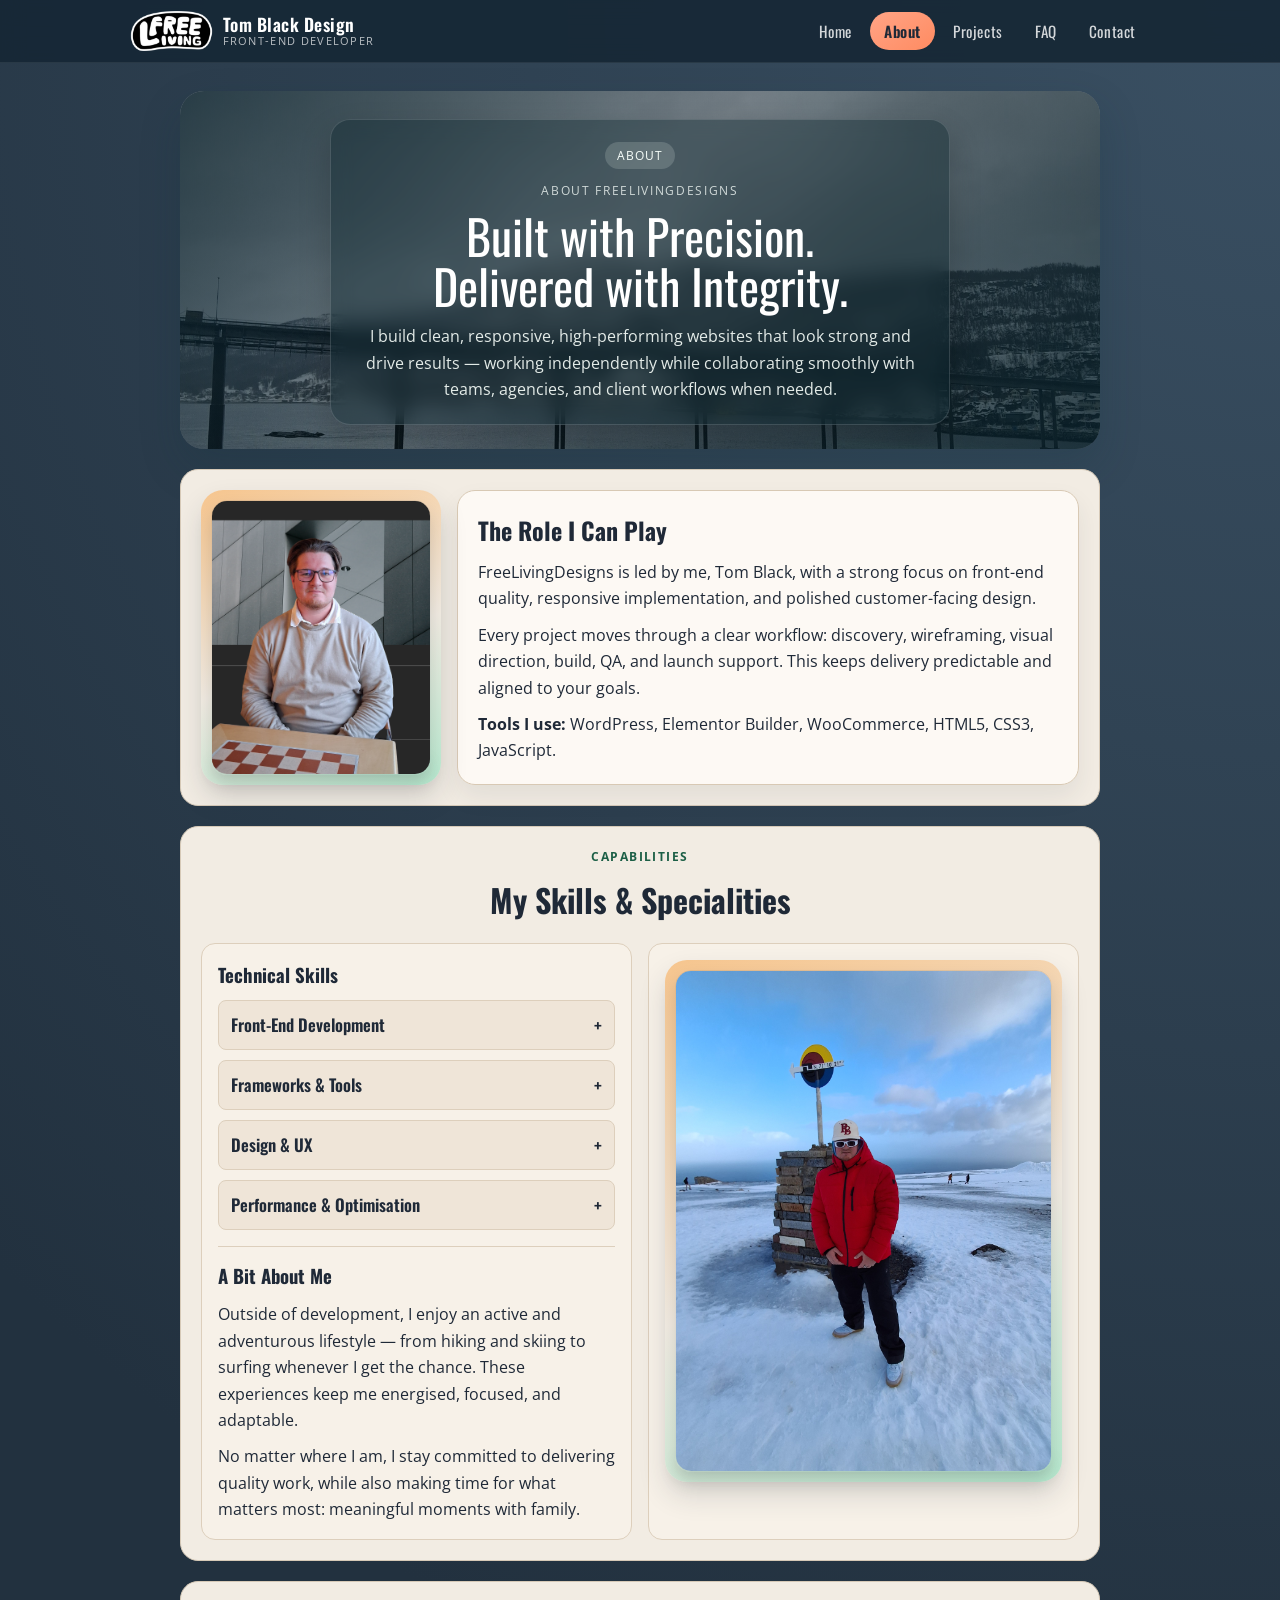
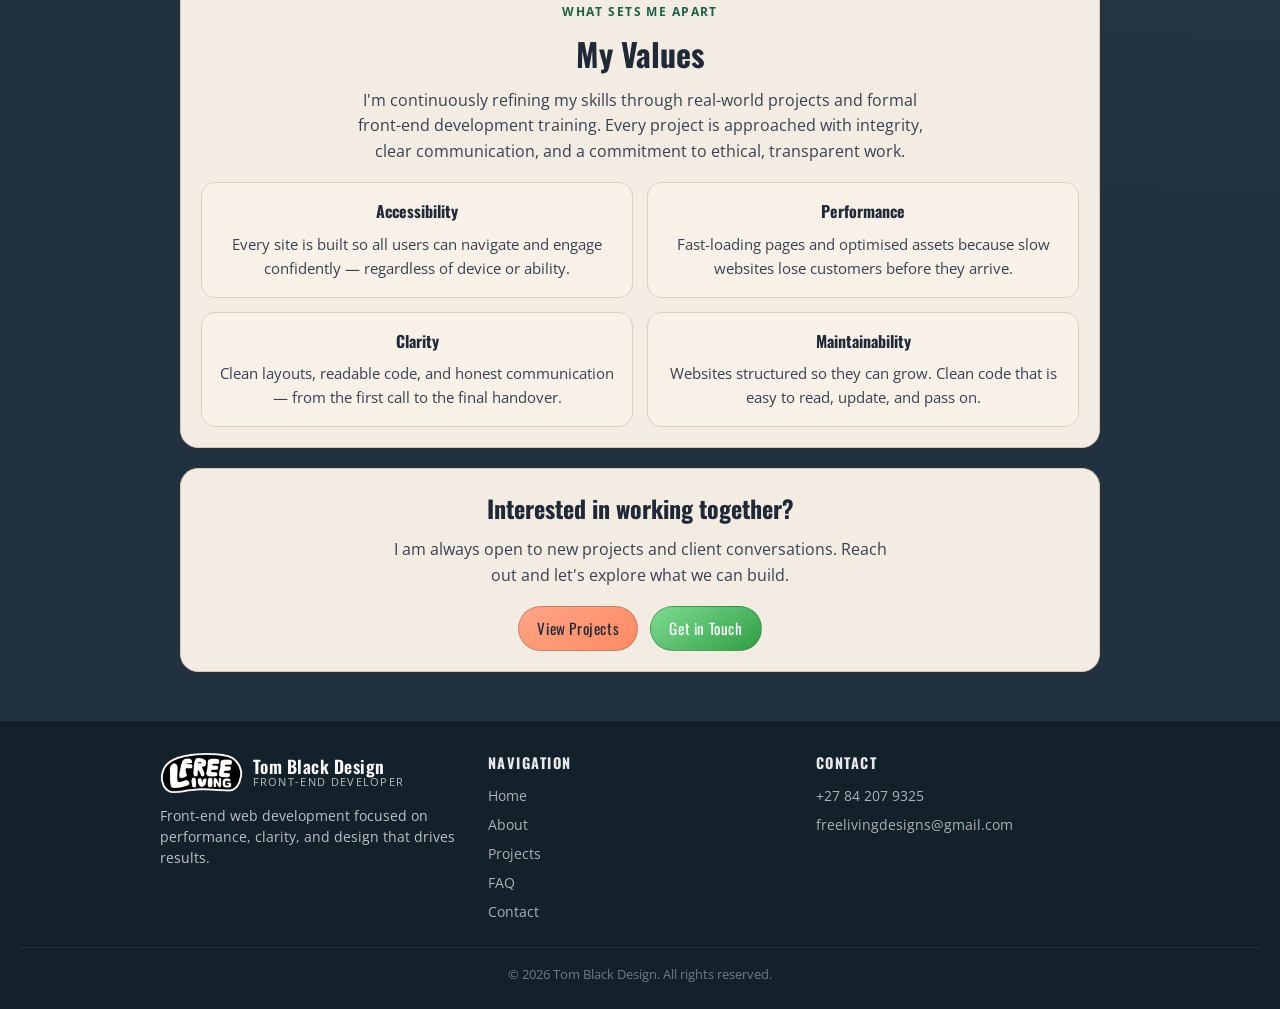
==== about.html @ d52719aa "Checkpoint: mobile polish and project content updates" ====
<!DOCTYPE html>
<html lang="en">
<head>
  <meta charset="UTF-8">
  <meta name="viewport" content="width=device-width, initial-scale=1.0">
  <meta name="description" content="About Tom Black Design — front-end developer building clean, responsive, high-performing websites with integrity and clarity.">
  <link rel="preconnect" href="https://fonts.googleapis.com">
  <link rel="preconnect" href="https://fonts.gstatic.com" crossorigin>
  <link rel="stylesheet" href="https://fonts.googleapis.com/css2?family=Oswald:wght@400;600;700&family=Open+Sans:ital,wght@0,400;0,600;1,400&display=swap">
  <link rel="stylesheet" href="style.css">
  <link rel="icon" type="image/png" href="images/logo.png">
  <title>About — Tom Black Design</title>
</head>
<body>

  <a class="skip-link" href="#main-content">Skip to main content</a>

  <!-- ========== SITE HEADER ========== -->
  <header class="site-header">
    <div class="site-header-inner">
      <a href="index.html" class="site-logo-link" aria-label="Tom Black Design — Home">
        <img src="images/Free living design logo.png" alt="FreeLivingDesigns logo">
        <span class="logo-text">Tom Black Design<span>Front-End Developer</span></span>
      </a>
      <button class="nav-toggle" aria-controls="site-nav" aria-expanded="false" aria-label="Toggle navigation">&#9776;</button>
      <nav id="site-nav" class="site-nav" aria-label="Main navigation">
        <a href="index.html"    class="nav-link">Home</a>
        <a href="about.html"    class="nav-link is-active">About</a>
        <a href="projects.html" class="nav-link">Projects</a>
        <a href="faq.html"      class="nav-link">FAQ</a>
        <a href="contact.html"  class="nav-link">Contact</a>
      </nav>
    </div>
  </header>

  <!-- ========== MAIN CONTENT ========== -->
  <main id="main-content" class="page-wrapper">

    <!-- Hero -->
    <section class="hero-shell hero-shell--about" aria-label="About hero banner">
      <div class="hero-overlay" aria-hidden="true"></div>
      <div class="hero-copy">
        <span class="page-chip" aria-hidden="true">About</span>
        <span class="hero-kicker">About FreeLivingDesigns</span>
        <h1>Built with Precision.<br>Delivered with Integrity.</h1>
        <p>I build clean, responsive, high-performing websites that look strong and drive results — working independently while collaborating smoothly with teams, agencies, and client workflows when needed.</p>
      </div>
    </section>

    <!-- Who I am -->
    <section class="content-card" aria-labelledby="who-heading" data-reveal>
      <div class="intro-layout">
        <div class="photo-frame" style="min-height:260px;">
          <img src="images/New Tom.png" alt="Tom Black, front-end developer">
        </div>
        <div class="intro-card">
          <h2 id="who-heading">The Role I Can Play</h2>
          <p>FreeLivingDesigns is led by me, Tom Black, with a strong focus on front-end quality, responsive implementation, and polished customer-facing design.</p>
          <p style="margin-top:10px;">Every project moves through a clear workflow: discovery, wireframing, visual direction, build, QA, and launch support. This keeps delivery predictable and aligned to your goals.</p>
          <p style="margin-top:10px;"><strong>Tools I use:</strong> WordPress, Elementor Builder, WooCommerce, HTML5, CSS3, JavaScript.</p>
        </div>
      </div>
    </section>

    <!-- Skills -->
    <section class="content-card" aria-labelledby="skills-heading" data-reveal>
      <div class="section-heading" style="margin-bottom:18px;">
        <span class="section-kicker">Capabilities</span>
        <h2 id="skills-heading">My Skills &amp; Specialities</h2>
      </div>
      <div class="skills-grid">

        <div class="content-box">
          <h3>Technical Skills</h3>

          <details class="skill-accordion">
            <summary>Front-End Development</summary>
            <ul>
              <li>HTML5 — semantic, SEO-friendly structure</li>
              <li>CSS3 — Flexbox, Grid, responsive design</li>
              <li>JavaScript ES6+ — interactive UI functionality</li>
            </ul>
          </details>

          <details class="skill-accordion">
            <summary>Frameworks &amp; Tools</summary>
            <ul>
              <li>Git &amp; GitHub — version control &amp; collaboration</li>
              <li>Basic React — component-based UI understanding</li>
              <li>WordPress &amp; WooCommerce — custom builds, theme customisation</li>
            </ul>
          </details>

          <details class="skill-accordion">
            <summary>Design &amp; UX</summary>
            <ul>
              <li>Mobile-first design principles</li>
              <li>User experience (UX) optimisation</li>
              <li>Conversion-focused layouts</li>
              <li>Canva &amp; visual content creation</li>
            </ul>
          </details>

          <details class="skill-accordion">
            <summary>Performance &amp; Optimisation</summary>
            <ul>
              <li>Website speed optimisation</li>
              <li>SEO best practices — on-page fundamentals</li>
              <li>Cross-browser compatibility</li>
            </ul>
          </details>

          <div style="margin-top:16px; padding-top:14px; border-top:1px solid var(--border);">
            <h3 style="margin-bottom:10px;">A Bit About Me</h3>
            <p>Outside of development, I enjoy an active and adventurous lifestyle — from hiking and skiing to surfing whenever I get the chance. These experiences keep me energised, focused, and adaptable.</p>
            <p style="margin-top:10px;">No matter where I am, I stay committed to delivering quality work, while also making time for what matters most: meaningful moments with family.</p>
          </div>
        </div>

        <div class="content-box">
          <div class="photo-frame" style="min-height:200px;">
            <img src="images/Noort Kapp Tommy.jpg" alt="Tom Black at Noord Kapp">
          </div>
        </div>

      </div>
    </section>

    <!-- Values -->
    <section class="content-card" aria-labelledby="values-heading" data-reveal>
      <div class="section-heading" style="margin-bottom:18px;">
        <span class="section-kicker">What Sets Me Apart</span>
        <h2 id="values-heading">My Values</h2>
        <p style="color:#374151;">I'm continuously refining my skills through real-world projects and formal front-end development training. Every project is approached with integrity, clear communication, and a commitment to ethical, transparent work.</p>
      </div>

      <div class="values-grid">
        <article class="values-card">
          <h4>Accessibility</h4>
          <p>Every site is built so all users can navigate and engage confidently — regardless of device or ability.</p>
        </article>
        <article class="values-card">
          <h4>Performance</h4>
          <p>Fast-loading pages and optimised assets because slow websites lose customers before they arrive.</p>
        </article>
        <article class="values-card">
          <h4>Clarity</h4>
          <p>Clean layouts, readable code, and honest communication — from the first call to the final handover.</p>
        </article>
        <article class="values-card">
          <h4>Maintainability</h4>
          <p>Websites structured so they can grow. Clean code that is easy to read, update, and pass on.</p>
        </article>
      </div>
    </section>

    <!-- CTA -->
    <section class="content-card" style="text-align:center;" data-reveal>
      <h2 style="font-family:'Oswald',sans-serif; margin-bottom:10px;">Interested in working together?</h2>
      <p style="max-width:520px; margin:0 auto 18px; color:#374151;">I am always open to new projects and client conversations. Reach out and let's explore what we can build.</p>
      <div style="display:flex; flex-wrap:wrap; gap:12px; justify-content:center;">
        <a class="btn" href="projects.html">View Projects</a>
        <a class="btn btn--green" href="contact.html">Get in Touch</a>
      </div>
    </section>

  </main>

  <!-- ========== FOOTER ========== -->
  <footer class="site-footer">
    <div class="site-footer-inner">
      <div class="footer-col">
        <a href="index.html" class="site-logo-link" style="margin-bottom:10px;" aria-label="Tom Black Design — Home">
          <img src="images/Free living design logo.png" alt="FreeLivingDesigns logo">
          <span class="logo-text">Tom Black Design<span>Front-End Developer</span></span>
        </a>
        <p style="font-size:0.88rem; line-height:1.5;">Front-end web development focused on performance, clarity, and design that drives results.</p>
      </div>
      <div class="footer-col">
        <h4>Navigation</h4>
        <ul>
          <li><a href="index.html">Home</a></li>
          <li><a href="about.html">About</a></li>
          <li><a href="projects.html">Projects</a></li>
          <li><a href="faq.html">FAQ</a></li>
          <li><a href="contact.html">Contact</a></li>
        </ul>
      </div>
      <div class="footer-col">
        <h4>Contact</h4>
        <ul>
          <li><a href="tel:+27842079325">+27 84 207 9325</a></li>
          <li><a href="mailto:freelivingdesigns@gmail.com">freelivingdesigns@gmail.com</a></li>
        </ul>
      </div>
    </div>
    <div class="footer-bottom">
      <p>&copy; 2026 Tom Black Design. All rights reserved.</p>
    </div>
  </footer>

  <script src="main.js"></script>
</body>
</html>
---- style.css ----
/* ============================================================
   Tom Black Design — Portfolio Site
   style.css — Shared stylesheet for all pages
   ============================================================ */

/* --- Custom Properties ------------------------------------ */
:root {
  --bg-main:    #22313f;
  --card-bg:    #f2ece3;
  --ink:        #1f2937;
  --accent:     #ff8b61;
  --accent-dark:#d85e37;
  --line:       #d6c9b7;
  --green:      #2f9e44;
  --green-light:#7edc91;
  --off-white:  #f7f1e8;
  --cream:      #efe5d8;
  --border:     #ddcfbc;
}

/* --- Reset & Box Sizing ----------------------------------- */
*,
*::before,
*::after {
  box-sizing: border-box;
  margin: 0;
  padding: 0;
}

/* --- Base ------------------------------------------------- */
html {
  scroll-behavior: smooth;
}

body {
  min-height: 100vh;
  font-family: 'Open Sans', 'Segoe UI', Helvetica, Arial, sans-serif;
  background: radial-gradient(circle at top right, #3a5063 0%, var(--bg-main) 62%);
  color: #fff;
  line-height: 1.6;
}

img {
  max-width: 100%;
  height: auto;
  display: block;
}

a {
  color: var(--accent);
  text-decoration: none;
}

a:hover {
  text-decoration: underline;
}

/* --- Skip Link (Accessibility) ---------------------------- */
.skip-link {
  position: absolute;
  top: -999px;
  left: 12px;
  padding: 8px 16px;
  background: var(--accent);
  color: #1f2937;
  font-weight: 700;
  border-radius: 0 0 8px 8px;
  z-index: 999;
  transition: top 0.2s;
}
.skip-link:focus {
  top: 0;
}

/* ============================================================
   SITE HEADER
   ============================================================ */
.site-header {
  position: sticky;
  top: 0;
  z-index: 100;
  background: rgba(22, 40, 54, 0.92);
  backdrop-filter: blur(12px);
  -webkit-backdrop-filter: blur(12px);
  border-bottom: 1px solid rgba(255, 255, 255, 0.08);
}

.site-header-inner {
  width: min(100%, 1060px);
  margin: 0 auto;
  padding: 0 20px;
  height: 62px;
  display: flex;
  align-items: center;
  gap: 20px;
}

/* Logo */
.site-logo-link {
  display: flex;
  align-items: center;
  gap: 10px;
  text-decoration: none;
  flex-shrink: 0;
}

.site-logo-link img {
  width: auto;
  height: 44px;
  object-fit: contain;
  border-radius: 6px;
}

.site-logo-link .logo-text {
  font-family: 'Oswald', 'Arial Narrow', Arial, sans-serif;
  font-size: 1.1rem;
  font-weight: 600;
  color: #fff;
  letter-spacing: 0.03em;
  line-height: 1.1;
}

.site-logo-link .logo-text span {
  display: block;
  font-size: 0.68rem;
  font-weight: 400;
  letter-spacing: 0.12em;
  text-transform: uppercase;
  opacity: 0.7;
  font-family: 'Open Sans', sans-serif;
}

/* Nav */
.site-nav {
  display: flex;
  align-items: center;
  gap: 4px;
  margin-left: auto;
  flex-wrap: wrap;
}

.site-nav .nav-link {
  display: inline-block;
  padding: 7px 14px;
  border-radius: 999px;
  font-family: 'Oswald', 'Arial Narrow', Arial, sans-serif;
  font-size: 0.95rem;
  letter-spacing: 0.04em;
  color: rgba(255, 255, 255, 0.82);
  text-decoration: none;
  transition: background 0.18s ease, color 0.18s ease;
}

.site-nav .nav-link:hover,
.site-nav .nav-link:focus-visible {
  background: rgba(255, 255, 255, 0.1);
  color: #fff;
  text-decoration: none;
}

.site-nav .nav-link.is-active {
  background: linear-gradient(145deg, #ffa486, var(--accent));
  color: var(--ink);
  font-weight: 600;
}

/* Hamburger button */
.nav-toggle {
  display: none;
  margin-left: auto;
  appearance: none;
  background: none;
  border: 1px solid rgba(255,255,255,0.25);
  border-radius: 6px;
  color: #fff;
  padding: 6px 10px;
  font-size: 1.2rem;
  cursor: pointer;
  line-height: 1;
}

/* ============================================================
   PAGE WRAPPER
   ============================================================ */
.page-wrapper {
  width: min(100%, 960px);
  margin: 0 auto;
  padding: 28px 20px 48px;
  display: grid;
  gap: 20px;
}

/* ============================================================
   HERO SHELLS (reused across pages)
   ============================================================ */
.hero-shell {
  position: relative;
  overflow: hidden;
  border-radius: 24px;
  padding: 28px 20px 24px;
  color: #f8fffb;
  box-shadow: 0 18px 40px rgba(16, 49, 58, 0.22);
  min-height: 320px;
  display: flex;
  flex-direction: column;
  align-items: center;
  justify-content: flex-end;
}

.hero-shell--home {
  background:
    linear-gradient(rgba(16, 49, 58, 0.15), rgba(16, 49, 58, 0.15)),
    url('images/bridge.jpg') center/cover no-repeat;
  min-height: 420px;
}

.hero-shell--about {
  background:
    linear-gradient(rgba(16, 49, 58, 0.15), rgba(16, 49, 58, 0.15)),
    url('images/about%20us%20image.jpg') center/cover no-repeat;
}

.hero-shell--projects {
  background:
    linear-gradient(rgba(16, 49, 58, 0.15), rgba(16, 49, 58, 0.15)),
    url('images/Previous%20works%20image.jpg') center/cover no-repeat;
  padding-bottom: 48px;
}

.hero-shell--faq {
  background:
    linear-gradient(rgba(16, 49, 58, 0.15), rgba(16, 49, 58, 0.15)),
    url('images/FAQ%20image.jpg') center/cover no-repeat;
  min-height: 280px;
}

.hero-shell--contact {
  background:
    linear-gradient(rgba(16, 49, 58, 0.15), rgba(16, 49, 58, 0.15)),
    url('images/Contact%20us%20image.jpg') center/cover no-repeat;
}

.hero-overlay {
  position: absolute;
  inset: 0;
  background: linear-gradient(135deg, rgba(9, 34, 44, 0.76), rgba(9, 34, 44, 0.30) 45%, rgba(9, 34, 44, 0.76));
  pointer-events: none;
}

.hero-copy {
  position: relative;
  z-index: 2;
  width: min(100%, 620px);
  text-align: center;
  padding: 22px 20px;
  border: 1px solid rgba(255, 255, 255, 0.14);
  border-radius: 20px;
  background: rgba(10, 34, 42, 0.38);
  backdrop-filter: blur(10px);
  -webkit-backdrop-filter: blur(10px);
  box-shadow: 0 14px 32px rgba(0, 0, 0, 0.2);
}

.hero-kicker {
  display: block;
  margin-bottom: 10px;
  text-transform: uppercase;
  letter-spacing: 0.14em;
  font-size: 0.75rem;
  color: rgba(248, 255, 251, 0.78);
}

.hero-copy h1,
.hero-copy h2 {
  font-family: 'Oswald', 'Arial Narrow', Arial, sans-serif;
  font-size: clamp(1.8rem, 4vw, 3rem);
  line-height: 1.05;
  font-weight: 400;
  margin-bottom: 12px;
  color: #fff;
}

.hero-copy p {
  font-size: 1.02rem;
  color: rgba(248, 255, 251, 0.90);
  margin-bottom: 0;
}

.hero-logo {
  position: relative;
  z-index: 2;
  width: min(240px, 68vw);
  margin: 0 auto 14px;
  filter: drop-shadow(0 8px 18px rgba(0, 0, 0, 0.22));
}

/* CTA row */
.cta-row {
  display: flex;
  flex-wrap: wrap;
  justify-content: center;
  gap: 10px;
  margin-top: 18px;
}

/* ============================================================
   BUTTONS & NAV PILLS
   ============================================================ */
.btn,
.pill-link {
  display: inline-block;
  text-decoration: none;
  border-radius: 999px;
  padding: 9px 18px;
  background: linear-gradient(145deg, #ffa486, var(--accent));
  color: var(--ink);
  border: 1px solid rgba(31, 41, 55, 0.22);
  font-family: 'Oswald', 'Arial Narrow', Arial, sans-serif;
  letter-spacing: 0.04em;
  font-size: 0.95rem;
  cursor: pointer;
  transition: filter 0.2s ease, transform 0.18s ease, box-shadow 0.2s ease;
}

.btn:hover,
.btn:focus-visible,
.pill-link:hover,
.pill-link:focus-visible {
  filter: brightness(1.05) saturate(1.05);
  transform: translateY(-2px);
  box-shadow: 0 6px 14px rgba(0, 0, 0, 0.18);
  text-decoration: none;
}

.btn--green {
  background: linear-gradient(145deg, var(--green-light), var(--green));
  color: #fff;
  border-color: rgba(24, 84, 35, 0.3);
}

/* ============================================================
   CONTENT CARD (light bg panels)
   ============================================================ */
.content-card {
  background: var(--card-bg);
  border: 1px solid var(--line);
  border-radius: 18px;
  padding: 20px;
  color: var(--ink);
}

.content-card h2,
.content-card h3 {
  font-family: 'Oswald', 'Arial Narrow', Arial, sans-serif;
  margin-bottom: 10px;
}

.content-card--dark {
  background: rgba(14, 26, 34, 0.72);
  border: 1px solid rgba(255, 255, 255, 0.10);
  border-radius: 18px;
  padding: 20px;
  color: #fff;
  backdrop-filter: blur(6px);
  -webkit-backdrop-filter: blur(6px);
}

.content-card--dark h2,
.content-card--dark h3 {
  font-family: 'Oswald', 'Arial Narrow', Arial, sans-serif;
  margin-bottom: 10px;
  color: #fff;
}

/* ============================================================
   PAGE CHIP (page label badge)
   ============================================================ */
.page-chip {
  display: inline-block;
  padding: 4px 12px;
  border-radius: 999px;
  font-size: 0.76rem;
  background: rgba(240, 255, 248, 0.16);
  color: #f8fffb;
  letter-spacing: 0.08em;
  text-transform: uppercase;
  margin-bottom: 12px;
}

/* ============================================================
   HOME PAGE
   ============================================================ */

/* Intro layout: photo + text */
.intro-layout {
  display: grid;
  grid-template-columns: minmax(150px, 240px) 1fr;
  align-items: stretch;
  gap: 16px;
}

.photo-frame {
  position: relative;
  padding: 10px;
  border-radius: 22px;
  background: linear-gradient(160deg, #f6c58e, #f2ece3 55%, #b8ead0);
  box-shadow: 0 14px 28px rgba(34, 49, 63, 0.14);
}

.photo-frame::after {
  content: '';
  position: absolute;
  inset: auto 12px 10px 12px;
  height: 14px;
  border-radius: 999px;
  background: rgba(34, 49, 63, 0.10);
  filter: blur(8px);
}

.photo-frame img {
  position: relative;
  z-index: 1;
  width: 100%;
  height: 100%;
  object-fit: cover;
  border-radius: 16px;
  border: 1px solid rgba(31, 41, 55, 0.10);
  box-shadow: 0 10px 18px rgba(0, 0, 0, 0.14);
}

.intro-card {
  border: 1px solid #d8c9b4;
  border-radius: 18px;
  background: rgba(255, 252, 247, 0.85);
  padding: 20px;
  box-shadow: 0 12px 24px rgba(34, 49, 63, 0.08);
}

.intro-card h3 {
  font-family: 'Oswald', 'Arial Narrow', Arial, sans-serif;
  margin-bottom: 10px;
  color: var(--ink);
}

.intro-card p {
  color: var(--ink);
  line-height: 1.65;
}

.intro-points {
  display: flex;
  flex-wrap: wrap;
  gap: 8px;
  margin-top: 14px;
}

.intro-points span {
  display: inline-block;
  padding: 6px 12px;
  border-radius: 999px;
  background: var(--cream);
  border: 1px solid var(--border);
  font-size: 0.88rem;
  color: var(--ink);
}

/* Spotlight (interactive journey toggle) */
.spotlight-box {
  border: 1px solid #d4c6b1;
  border-radius: 20px;
  padding: 24px 20px;
  background:
    radial-gradient(circle at top right, rgba(126, 220, 145, 0.16), transparent 28%),
    linear-gradient(180deg, #f7f1e8, #f1e7da);
  color: var(--ink);
}

.section-heading {
  text-align: center;
  max-width: 600px;
  margin: 0 auto 16px;
}

.section-kicker {
  display: block;
  margin-bottom: 8px;
  text-transform: uppercase;
  letter-spacing: 0.12em;
  font-size: 0.74rem;
  font-weight: 700;
  color: #1c5f46;
}

.section-heading h2,
.section-heading h3 {
  font-family: 'Oswald', 'Arial Narrow', Arial, sans-serif;
  font-size: clamp(1.4rem, 3vw, 2rem);
  margin-bottom: 8px;
  color: var(--ink);
}

.section-heading p {
  color: #374151;
}

/* Toggle row */
.toggle-row {
  display: flex;
  flex-wrap: wrap;
  justify-content: center;
  gap: 10px;
  margin-bottom: 16px;
}

.toggle-btn {
  appearance: none;
  border: 1px solid rgba(31, 41, 55, 0.24);
  border-radius: 999px;
  padding: 10px 18px;
  background: linear-gradient(145deg, #ffa486, var(--accent));
  color: var(--ink);
  font-family: 'Oswald', 'Arial Narrow', Arial, sans-serif;
  letter-spacing: 0.04em;
  font-size: 0.95rem;
  cursor: pointer;
  transition: filter 0.2s ease, transform 0.18s ease, box-shadow 0.2s ease;
}

.toggle-btn:hover,
.toggle-btn:focus-visible {
  filter: brightness(1.05);
  transform: translateY(-2px);
  box-shadow: 0 5px 12px rgba(0, 0, 0, 0.14);
}

.toggle-btn[aria-pressed="true"] {
  background: linear-gradient(145deg, var(--green-light), var(--green));
  color: #fff;
  border-color: rgba(24, 84, 35, 0.30);
}

/* Journey panel */
.journey-panel {
  border: 1px solid #d8c9b4;
  border-radius: 18px;
  padding: 20px;
  background: rgba(255, 252, 247, 0.85);
  box-shadow: inset 0 1px 0 rgba(255, 255, 255, 0.5);
  display: none;
}

.journey-panel.is-visible {
  display: block;
}

.journey-panel .panel-chip {
  display: inline-block;
  padding: 3px 10px;
  border-radius: 999px;
  font-size: 0.75rem;
  font-weight: 700;
  letter-spacing: 0.08em;
  text-transform: uppercase;
  background: var(--cream);
  border: 1px solid var(--border);
  color: #1c5f46;
  margin-bottom: 10px;
}

.journey-panel h4 {
  font-family: 'Oswald', 'Arial Narrow', Arial, sans-serif;
  font-size: 1.3rem;
  margin-bottom: 8px;
  color: var(--ink);
}

.journey-panel p {
  color: #374151;
}

.journey-panel ul {
  margin-top: 12px;
  padding-left: 18px;
  color: #374151;
}

.journey-panel li {
  margin-bottom: 6px;
}

/* Feature mini-grid */
.feature-grid {
  display: grid;
  grid-template-columns: repeat(3, 1fr);
  gap: 14px;
}

.feature-card {
  border: 1px solid #d8c9b4;
  border-radius: 18px;
  padding: 18px;
  background: rgba(255, 252, 247, 0.85);
  color: var(--ink);
  position: relative;
  overflow: hidden;
  transition: transform 0.2s ease, box-shadow 0.2s ease;
}

.feature-card::before {
  content: '';
  position: absolute;
  inset: auto -20% -50px auto;
  width: 110px;
  height: 110px;
  border-radius: 999px;
  background: rgba(126, 220, 145, 0.14);
}

.feature-card:hover,
.feature-card:focus-within {
  transform: translateY(-3px);
  box-shadow: 0 12px 24px rgba(34, 49, 63, 0.12);
}

.feature-card h3 {
  font-family: 'Oswald', 'Arial Narrow', Arial, sans-serif;
  font-size: 1.1rem;
  margin-bottom: 8px;
}

.feature-card p {
  font-size: 0.92rem;
  line-height: 1.55;
  color: #374151;
}

/* ============================================================
   ABOUT PAGE
   ============================================================ */
.skills-grid {
  display: grid;
  grid-template-columns: 1fr 1fr;
  gap: 16px;
}

.content-box {
  border: 1px solid var(--border);
  border-radius: 14px;
  background: var(--off-white);
  padding: 16px;
  color: var(--ink);
}

.content-box h3,
.content-box h4 {
  font-family: 'Oswald', 'Arial Narrow', Arial, sans-serif;
  margin-bottom: 10px;
}

.content-box p {
  line-height: 1.65;
}

.skills-title {
  margin-top: 18px;
  margin-bottom: 10px;
  font-family: 'Oswald', 'Arial Narrow', Arial, sans-serif;
  font-weight: 700;
  color: var(--ink);
  text-align: center;
}

.skill-accordion {
  border: 1px solid var(--border);
  border-radius: 8px;
  background: var(--cream);
  margin-bottom: 10px;
  padding: 10px 12px;
}

.skill-accordion summary {
  cursor: pointer;
  font-family: 'Oswald', 'Arial Narrow', Arial, sans-serif;
  font-size: 1.05rem;
  font-weight: 600;
  color: var(--ink);
  list-style: none;
  display: flex;
  justify-content: space-between;
  align-items: center;
  gap: 8px;
}

.skill-accordion summary::-webkit-details-marker {
  display: none;
}

.skill-accordion summary::after {
  content: '+';
  font-size: 1.1rem;
  flex-shrink: 0;
  transition: transform 0.2s ease;
}

.skill-accordion[open] summary::after {
  transform: rotate(45deg);
}

.skill-accordion[open] {
  background: var(--off-white);
}

.skill-accordion ul {
  margin-top: 10px;
  padding-left: 18px;
  color: #374151;
}

.skill-accordion li {
  margin-bottom: 5px;
}

.values-grid {
  display: grid;
  grid-template-columns: repeat(2, 1fr);
  gap: 14px;
}

.values-card {
  border: 1px solid var(--border);
  border-radius: 14px;
  background: var(--off-white);
  padding: 16px;
  color: var(--ink);
  text-align: center;
}

.values-card h4 {
  font-family: 'Oswald', 'Arial Narrow', Arial, sans-serif;
  margin-bottom: 8px;
  color: var(--ink);
}

.values-card p {
  font-size: 0.93rem;
  line-height: 1.6;
  color: #374151;
}

/* ============================================================
   PROJECTS PAGE
   ============================================================ */
.projects-grid {
  display: grid;
  grid-template-columns: repeat(auto-fill, minmax(260px, 1fr));
  gap: 18px;
}

.project-card {
  border: 1px solid #d8c9b4;
  border-radius: 18px;
  background: rgba(255, 252, 247, 0.85);
  color: var(--ink);
  overflow: hidden;
  transition: transform 0.22s ease, box-shadow 0.22s ease;
  cursor: pointer;
}

.project-card:hover,
.project-card:focus-within {
  transform: translateY(-4px);
  box-shadow: 0 14px 28px rgba(34, 49, 63, 0.14);
}

.project-card-img {
  width: 100%;
  height: 180px;
  object-fit: cover;
  border-bottom: 1px solid var(--border);
  background: var(--cream);
}

.project-card-img-placeholder {
  width: 100%;
  height: 180px;
  background: var(--cream);
  border-bottom: 1px solid var(--border);
  display: flex;
  align-items: center;
  justify-content: center;
  font-family: 'Oswald', sans-serif;
  font-size: 0.9rem;
  color: #8b7d6b;
  letter-spacing: 0.08em;
}

.project-card-body {
  padding: 16px;
}

.project-card-tag {
  display: inline-block;
  padding: 3px 10px;
  border-radius: 999px;
  font-size: 0.74rem;
  font-weight: 700;
  letter-spacing: 0.08em;
  text-transform: uppercase;
  background: var(--cream);
  border: 1px solid var(--border);
  color: #1c5f46;
  margin-bottom: 10px;
}

.project-card-body h3 {
  font-family: 'Oswald', 'Arial Narrow', Arial, sans-serif;
  font-size: 1.15rem;
  margin-bottom: 8px;
  color: var(--ink);
}

.project-card-body p {
  font-size: 0.92rem;
  line-height: 1.55;
  color: #374151;
  margin-bottom: 12px;
}

.project-card-stack {
  font-size: 0.82rem;
  color: #6b7280;
}

/* Project Detail Panel */
.project-detail {
  border: 1px solid var(--border);
  border-radius: 18px;
  background: var(--card-bg);
  padding: 24px;
  color: var(--ink);
  display: none;
}

.project-detail.is-open {
  display: block;
}

.project-detail h2 {
  font-family: 'Oswald', 'Arial Narrow', Arial, sans-serif;
  font-size: 1.6rem;
  margin-bottom: 14px;
}

.project-detail-img {
  width: 100%;
  height: auto;
  border-radius: 10px;
  border: 1px solid var(--border);
  margin-bottom: 18px;
}

.project-detail dl {
  display: grid;
  grid-template-columns: auto 1fr;
  gap: 8px 16px;
  font-size: 0.96rem;
}

.project-detail dt {
  font-weight: 700;
  color: var(--ink);
}

.project-detail dd {
  color: #374151;
  margin-left: 0;
}

.detail-close {
  display: inline-block;
  margin-top: 16px;
  font-family: 'Oswald', sans-serif;
  background: none;
  border: 1px solid var(--border);
  border-radius: 999px;
  padding: 7px 16px;
  cursor: pointer;
  color: var(--ink);
  font-size: 0.92rem;
  transition: background 0.18s ease;
}

.detail-close:hover {
  background: var(--cream);
}

/* ============================================================
   FAQ PAGE
   ============================================================ */
.faq-list {
  display: grid;
  gap: 10px;
}

.faq-accordion {
  border: 1px solid var(--border);
  border-radius: 12px;
  background: #fff;
  padding: 14px 16px;
  color: var(--ink);
}

.faq-accordion summary {
  cursor: pointer;
  font-family: 'Oswald', 'Arial Narrow', Arial, sans-serif;
  font-size: 1.08rem;
  font-weight: 600;
  color: var(--ink);
  list-style: none;
  display: flex;
  justify-content: space-between;
  align-items: center;
  gap: 12px;
}

.faq-accordion summary::-webkit-details-marker {
  display: none;
}

.faq-accordion summary::after {
  content: '+';
  font-size: 1.2rem;
  flex-shrink: 0;
  color: var(--accent);
  transition: transform 0.2s ease;
}

.faq-accordion[open] summary::after {
  transform: rotate(45deg);
}

.faq-accordion[open] {
  background: #fff;
  box-shadow: 0 4px 12px rgba(34, 49, 63, 0.06);
}

.faq-accordion p {
  margin-top: 12px;
  color: #374151;
  line-height: 1.65;
}

.faq-hero-img {
  display: block;
  width: 80px;
  margin: 0 auto 14px;
}

/* ============================================================
   CONTACT PAGE
   ============================================================ */
.contact-layout {
  display: grid;
  grid-template-columns: 1fr 1fr;
  gap: 18px;
}

.contact-info-box {
  border: 1px solid var(--border);
  border-radius: 14px;
  background: var(--off-white);
  padding: 20px;
  color: var(--ink);
}

.contact-info-box h3 {
  font-family: 'Oswald', 'Arial Narrow', Arial, sans-serif;
  margin-bottom: 14px;
}

.contact-info-box ul {
  list-style: none;
  display: grid;
  gap: 10px;
}

.contact-info-box li {
  line-height: 1.5;
}

.contact-info-box a {
  color: var(--accent-dark);
  font-weight: 600;
}

.contact-info-box a:hover {
  color: var(--accent);
}

.contact-form-box {
  border: 1px solid var(--border);
  border-radius: 14px;
  background: var(--off-white);
  padding: 20px;
  color: var(--ink);
}

.contact-form-box h3 {
  font-family: 'Oswald', 'Arial Narrow', Arial, sans-serif;
  margin-bottom: 16px;
}

.form-group {
  margin-bottom: 14px;
}

.form-group label {
  display: block;
  font-size: 0.88rem;
  font-weight: 600;
  margin-bottom: 5px;
  color: var(--ink);
}

.form-group input,
.form-group textarea,
.form-group select {
  width: 100%;
  padding: 10px 12px;
  border: 1px solid var(--border);
  border-radius: 8px;
  background: #fff;
  font-family: 'Open Sans', sans-serif;
  font-size: 0.96rem;
  color: var(--ink);
  transition: border-color 0.18s ease, box-shadow 0.18s ease;
}

.form-group input:focus,
.form-group textarea:focus,
.form-group select:focus {
  outline: none;
  border-color: var(--accent);
  box-shadow: 0 0 0 3px rgba(255, 139, 97, 0.18);
}

.form-group textarea {
  height: 120px;
  resize: vertical;
}

.form-submit {
  width: 100%;
}

.form-success {
  display: none;
  margin-top: 14px;
  padding: 12px 16px;
  border-radius: 8px;
  background: #d1fadf;
  border: 1px solid #a7f3c0;
  color: #065f46;
  font-weight: 600;
  text-align: center;
}

.form-success.is-visible {
  display: block;
}

/* ============================================================
   FOOTER
   ============================================================ */
.site-footer {
  background: rgba(14, 26, 34, 0.7);
  border-top: 1px solid rgba(255, 255, 255, 0.08);
  padding: 30px 20px 24px;
  color: rgba(255, 255, 255, 0.72);
  font-size: 0.9rem;
}

.site-footer-inner {
  width: min(100%, 960px);
  margin: 0 auto;
  display: grid;
  grid-template-columns: 1fr 1fr 1fr;
  gap: 24px;
}

.footer-col h4 {
  font-family: 'Oswald', 'Arial Narrow', Arial, sans-serif;
  font-size: 0.9rem;
  text-transform: uppercase;
  letter-spacing: 0.1em;
  color: rgba(255, 255, 255, 0.9);
  margin-bottom: 10px;
}

.footer-col ul {
  list-style: none;
  display: grid;
  gap: 6px;
}

.footer-col a {
  color: rgba(255, 255, 255, 0.65);
  text-decoration: none;
  transition: color 0.18s ease;
}

.footer-col a:hover {
  color: var(--accent);
  text-decoration: none;
}

.footer-bottom {
  margin-top: 24px;
  border-top: 1px solid rgba(255, 255, 255, 0.07);
  padding-top: 16px;
  text-align: center;
  font-size: 0.83rem;
  color: rgba(255, 255, 255, 0.4);
}

/* ============================================================
   SCROLL REVEAL ANIMATIONS
   ============================================================ */
[data-reveal] {
  opacity: 0;
  transform: translateY(22px);
  transition: opacity 0.5s ease, transform 0.5s ease;
}

[data-reveal].revealed {
  opacity: 1;
  transform: translateY(0);
}

/* ============================================================
   RESPONSIVE — TABLET
   ============================================================ */
@media (max-width: 760px) {
  .intro-layout {
    grid-template-columns: 1fr;
  }

  .photo-frame {
    max-width: 220px;
    margin: 0 auto;
    min-height: 240px;
  }

  .feature-grid {
    grid-template-columns: 1fr;
  }

  .skills-grid {
    grid-template-columns: 1fr;
  }

  .values-grid {
    grid-template-columns: 1fr;
  }

  .contact-layout {
    grid-template-columns: 1fr;
  }

  .site-footer-inner {
    grid-template-columns: 1fr 1fr;
  }
}

/* ============================================================
   RESPONSIVE — MOBILE
   ============================================================ */
@media (max-width: 540px) {

  /* --- Base typography ------------------------------------ */
  body {
    font-size: 0.93rem;
  }

  /* --- Page wrapper --------------------------------------- */
  .page-wrapper {
    padding: 14px 12px 36px;
    gap: 14px;
  }

  /* --- Hero shell ----------------------------------------- */
  .hero-shell {
    min-height: 200px;
    border-radius: 16px;
    padding: 20px 14px 18px;
  }

  .hero-shell--home {
    min-height: 260px;
  }

  .hero-shell--faq {
    min-height: 180px;
  }

  .hero-copy {
    padding: 14px 12px;
    border-radius: 14px;
    width: 100%;
  }

  .hero-copy h1,
  .hero-copy h2 {
    font-size: 1.5rem;
    margin-bottom: 8px;
  }

  .hero-copy p {
    font-size: 0.88rem;
  }

  .hero-kicker {
    font-size: 0.68rem;
  }

  .cta-row {
    gap: 8px;
    margin-top: 12px;
  }

  .btn,
  .pill-link {
    font-size: 0.88rem;
    padding: 8px 14px;
  }

  /* --- Section headings ----------------------------------- */
  .section-heading h2,
  .section-heading h3 {
    font-size: 1.3rem;
  }

  .section-heading p {
    font-size: 0.88rem;
  }

  /* --- Content cards -------------------------------------- */
  .content-card,
  .content-card--dark {
    padding: 14px 12px;
    border-radius: 14px;
  }

  .content-card h2 {
    font-size: 1.3rem;
  }

  .content-card h3 {
    font-size: 1.1rem;
  }

  /* --- Intro layout (home/about) -------------------------- */
  .intro-layout {
    grid-template-columns: 1fr;
  }

  .photo-frame {
    max-width: 180px;
    margin: 0 auto;
    min-height: 180px;
  }

  .intro-card {
    padding: 14px 12px;
  }

  /* --- Spotlight / journey -------------------------------- */
  .spotlight-box {
    padding: 16px 12px;
    border-radius: 14px;
  }

  .toggle-btn {
    font-size: 0.85rem;
    padding: 8px 14px;
  }

  .journey-panel {
    padding: 14px 12px;
    border-radius: 14px;
  }

  .journey-panel h4 {
    font-size: 1.1rem;
  }

  .journey-panel p,
  .journey-panel li {
    font-size: 0.88rem;
  }

  /* --- Feature grid --------------------------------------- */
  .feature-grid {
    grid-template-columns: 1fr;
    gap: 10px;
  }

  .feature-card {
    padding: 14px 12px;
    border-radius: 14px;
  }

  .feature-card h3 {
    font-size: 1rem;
  }

  .feature-card p {
    font-size: 0.88rem;
  }

  /* --- Skills / values / about ---------------------------- */
  .skills-grid {
    grid-template-columns: 1fr;
  }

  .values-grid {
    grid-template-columns: 1fr;
  }

  .content-box {
    padding: 12px 10px;
  }

  .values-card {
    padding: 12px 10px;
  }

  .values-card p {
    font-size: 0.88rem;
  }

  .skill-accordion summary {
    font-size: 0.95rem;
  }

  .skill-accordion ul {
    font-size: 0.88rem;
  }

  /* --- Projects ------------------------------------------- */
  .projects-grid {
    grid-template-columns: 1fr;
  }

  .project-card-body {
    padding: 12px 10px;
  }

  .project-card-body h3 {
    font-size: 1rem;
  }

  .project-card-body p {
    font-size: 0.88rem;
  }

  .project-detail {
    padding: 16px 12px;
    border-radius: 14px;
  }

  .project-detail h2 {
    font-size: 1.3rem;
  }

  .project-detail dl {
    grid-template-columns: 1fr;
    gap: 4px 0;
    font-size: 0.88rem;
  }

  .project-detail dt {
    margin-top: 8px;
  }

  /* --- FAQ ------------------------------------------------ */
  .faq-accordion {
    padding: 10px 12px;
    border-radius: 10px;
  }

  .faq-accordion summary {
    font-size: 0.95rem;
  }

  .faq-accordion p {
    font-size: 0.88rem;
  }

  /* --- Contact -------------------------------------------- */
  .contact-layout {
    grid-template-columns: 1fr;
  }

  .contact-info-box,
  .contact-form-box {
    padding: 14px 12px;
  }

  .contact-info-box h3,
  .contact-form-box h3 {
    font-size: 1.1rem;
  }

  .contact-info-box li,
  .contact-info-box a {
    font-size: 0.88rem;
  }

  .form-group label {
    font-size: 0.83rem;
  }

  .form-group input,
  .form-group textarea,
  .form-group select {
    font-size: 0.9rem;
    padding: 8px 10px;
  }

  /* --- Mobile nav ----------------------------------------- */
  .site-header-inner {
    position: static;
    flex-wrap: wrap;
    justify-content: center;
    height: auto;
    padding: 12px 16px 10px;
    gap: 10px;
  }

  .site-logo-link {
    flex-direction: row;
    justify-content: center;
    width: 100%;
    text-align: center;
  }

  .logo-text {
    text-align: left;
  }

  .nav-toggle {
    display: block;
    width: auto;
    min-width: 46px;
    margin: 0 auto;
    text-align: center;
    border-radius: 8px;
    padding: 5px 10px;
    font-size: 0.9rem;
    line-height: 1;
  }

  .site-nav {
    display: none;
    position: static;
    width: 100%;
    background: rgba(22, 40, 54, 0.97);
    flex-direction: column;
    align-items: stretch;
    margin-top: 4px;
    padding: 10px 16px 16px;
    gap: 4px;
    border-bottom: 1px solid rgba(255,255,255,0.08);
  }

  .site-nav.is-open {
    display: flex;
  }

  .site-nav .nav-link {
    border-radius: 8px;
    padding: 7px 10px;
    font-size: 0.9rem;
  }

  /* --- Footer --------------------------------------------- */
  .site-footer {
    padding: 20px 14px 16px;
    font-size: 0.83rem;
    text-align: center;
  }

  .site-footer-inner {
    grid-template-columns: 1fr;
    gap: 16px;
    justify-items: center;
  }

  .footer-col {
    text-align: center;
  }

  .footer-col ul {
    justify-items: center;
  }

  .site-footer .site-logo-link {
    justify-content: center;
  }

  .site-footer .logo-text {
    text-align: center;
  }

  .footer-bottom {
    font-size: 0.76rem;
    margin-top: 16px;
  }
}
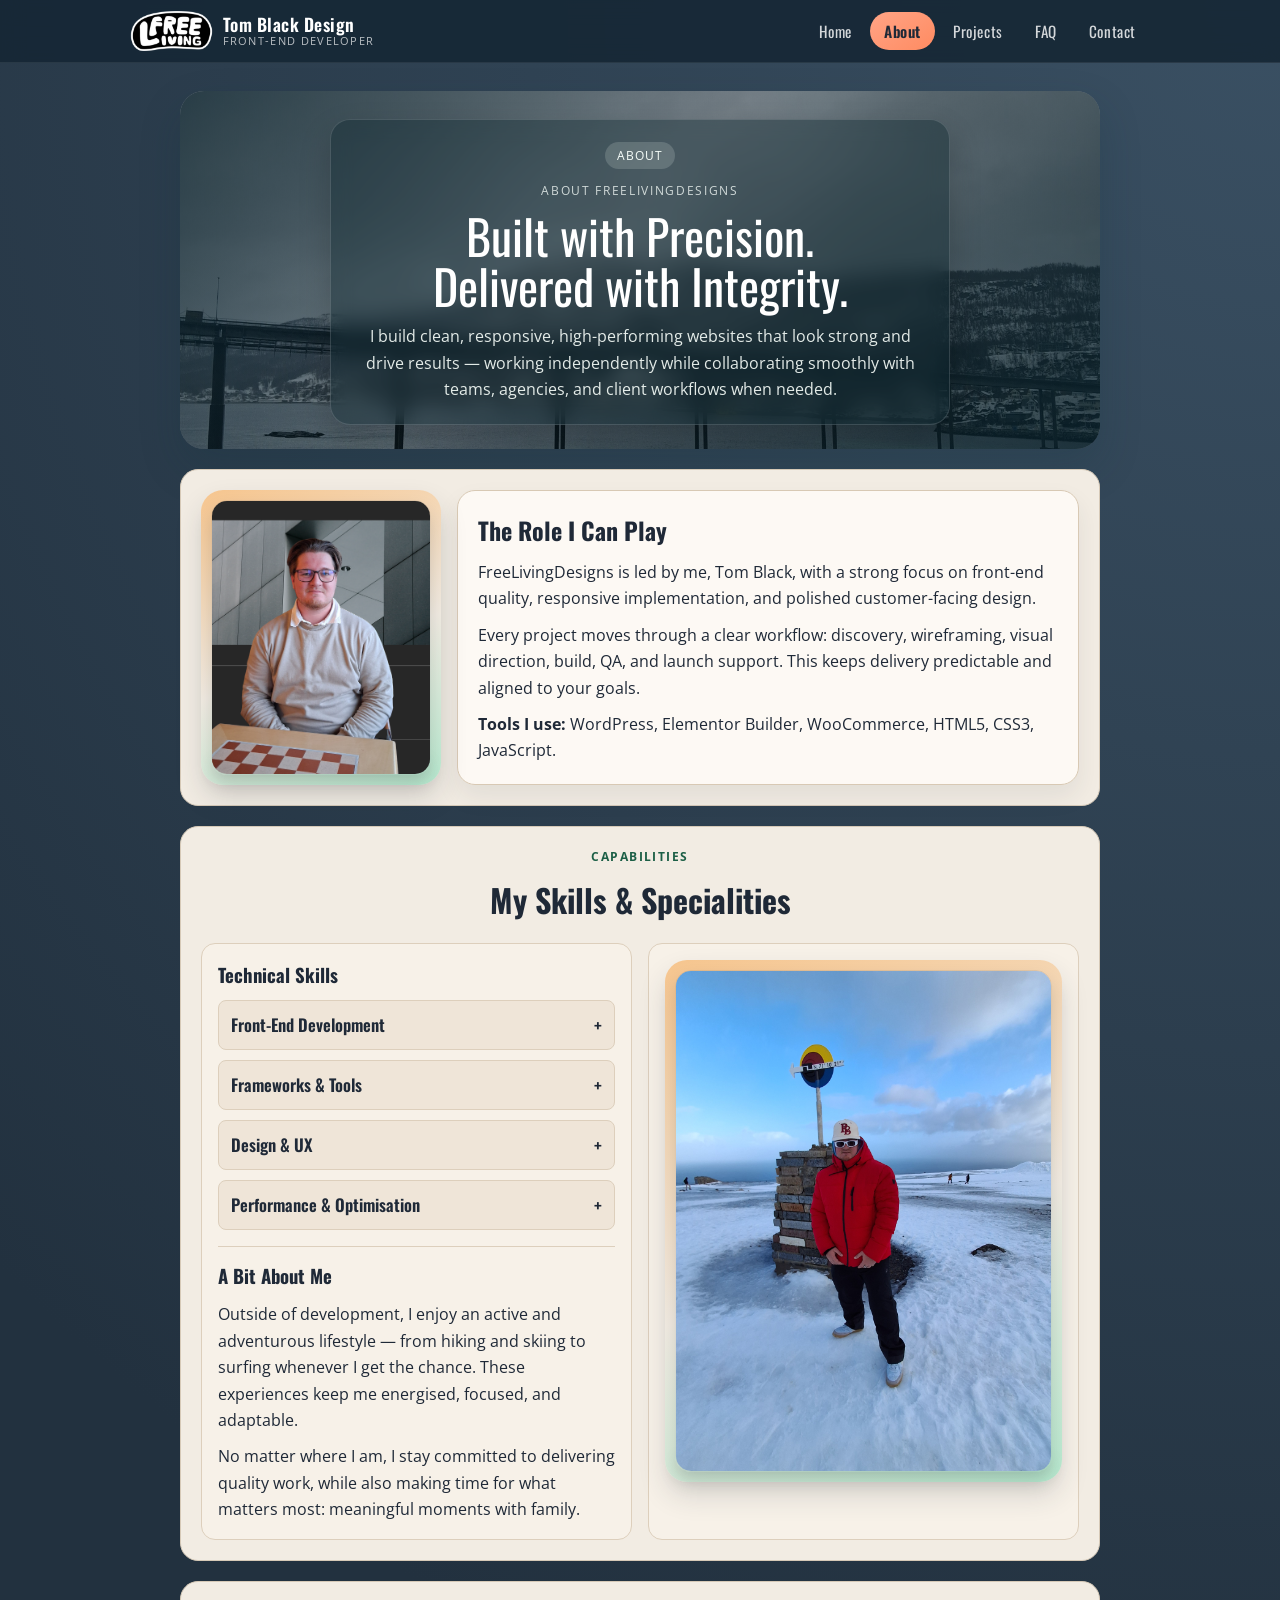
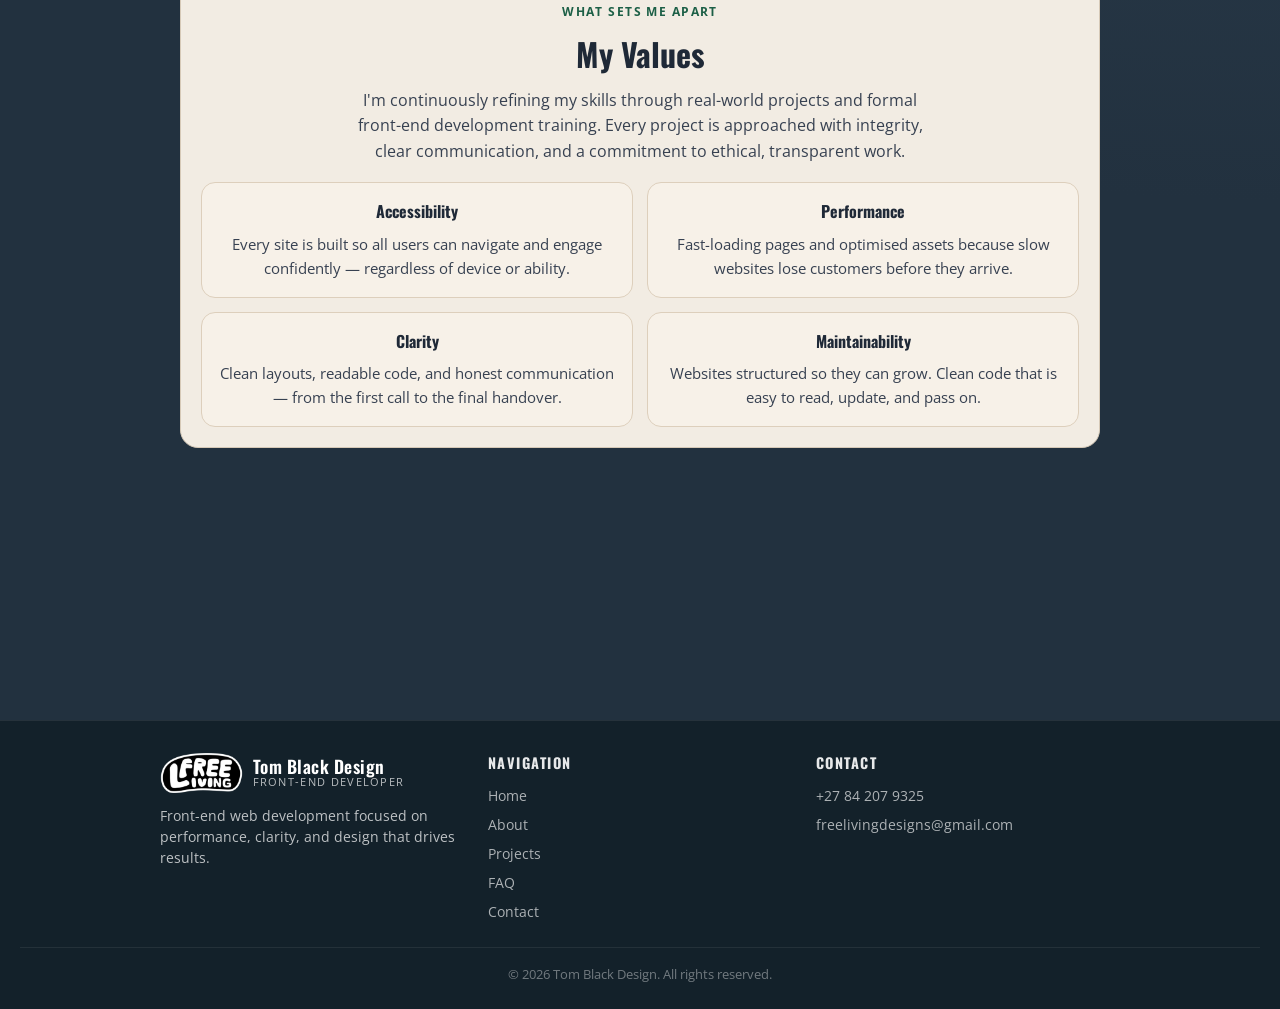
==== commit 81e3bb09: "cleaned up all headers,, aligned all texts, added relevant comments throughout aswell as activated c" ====
--- a/about.html
+++ b/about.html
@@ -19,7 +19,7 @@
   <header class="site-header">
     <div class="site-header-inner">
       <a href="index.html" class="site-logo-link" aria-label="Tom Black Design — Home">
-        <img src="images/Free living design logo.png" alt="FreeLivingDesigns logo">
+        <img src="images/Free living design logo.png" alt="FreeLivingDesigns logo" loading="eager">
         <span class="logo-text">Tom Black Design<span>Front-End Developer</span></span>
       </a>
       <button class="nav-toggle" aria-controls="site-nav" aria-expanded="false" aria-label="Toggle navigation">&#9776;</button>
@@ -51,7 +51,7 @@
     <section class="content-card" aria-labelledby="who-heading" data-reveal>
       <div class="intro-layout">
         <div class="photo-frame" style="min-height:260px;">
-          <img src="images/New Tom.png" alt="Tom Black, front-end developer">
+          <img src="images/New Tom.png" alt="Tom Black, front-end developer" loading="lazy">
         </div>
         <div class="intro-card">
           <h2 id="who-heading">The Role I Can Play</h2>
@@ -119,7 +119,7 @@
 
         <div class="content-box">
           <div class="photo-frame" style="min-height:200px;">
-            <img src="images/Noort Kapp Tommy.jpg" alt="Tom Black at Noord Kapp">
+            <img src="images/Noort Kapp Tommy.jpg" alt="Tom Black at Noord Kapp" loading="lazy">
           </div>
         </div>
 
@@ -171,7 +171,7 @@
     <div class="site-footer-inner">
       <div class="footer-col">
         <a href="index.html" class="site-logo-link" style="margin-bottom:10px;" aria-label="Tom Black Design — Home">
-          <img src="images/Free living design logo.png" alt="FreeLivingDesigns logo">
+          <img src="images/Free living design logo.png" alt="FreeLivingDesigns logo" loading="lazy">
           <span class="logo-text">Tom Black Design<span>Front-End Developer</span></span>
         </a>
         <p style="font-size:0.88rem; line-height:1.5;">Front-end web development focused on performance, clarity, and design that drives results.</p>
--- a/style.css
+++ b/style.css
@@ -1044,6 +1044,14 @@
   box-shadow: 0 0 0 3px rgba(255, 139, 97, 0.18);
 }
 
+/* Form field filled state */
+.form-group input.has-content,
+.form-group textarea.has-content,
+.form-group select.has-content {
+  border-color: var(--green);
+  box-shadow: 0 0 0 3px rgba(47, 158, 68, 0.15);
+}
+
 .form-group textarea {
   height: 120px;
   resize: vertical;
